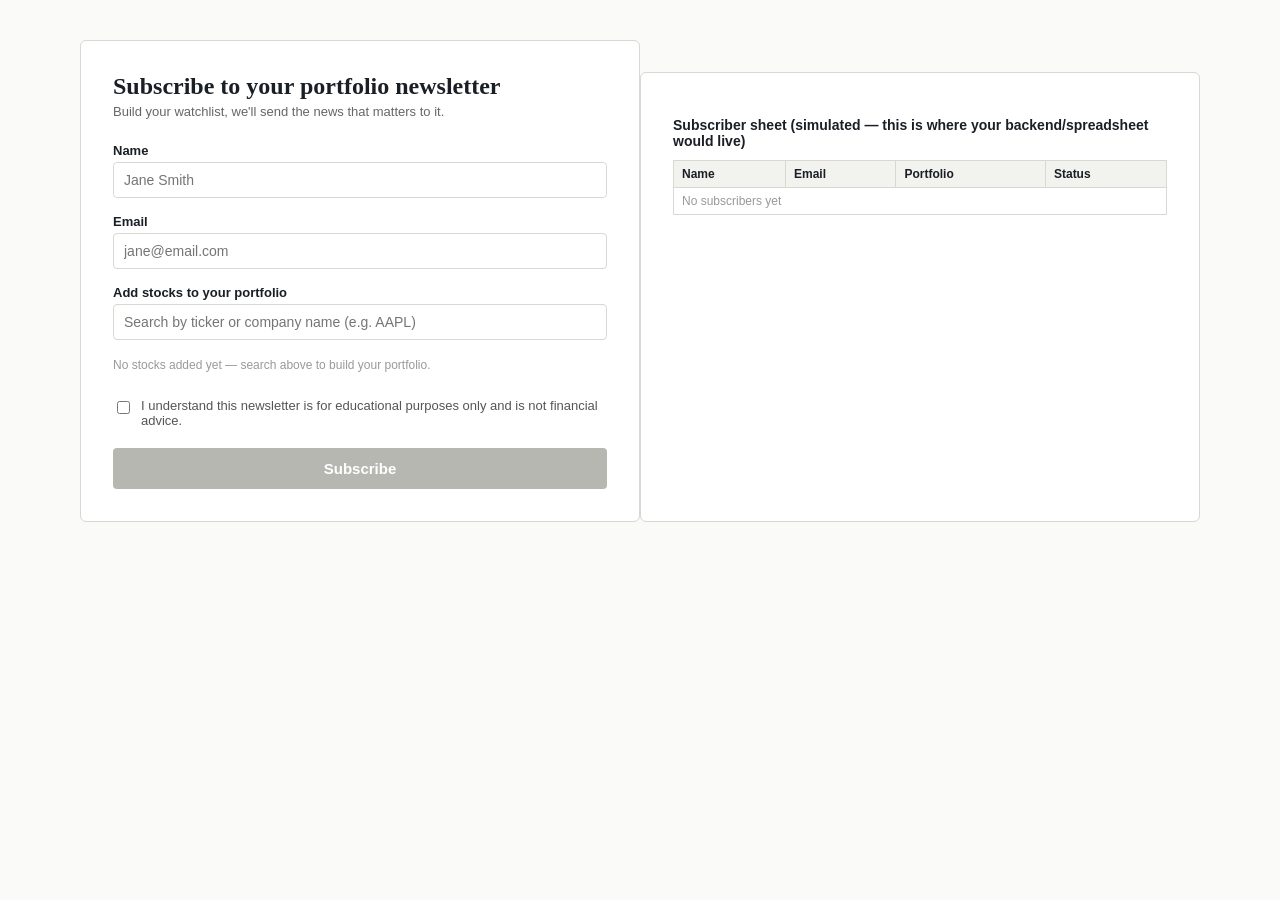
==== index.html @ a670df74 "Update index.html" ====
<!DOCTYPE html>
<html lang="en">
<head>
<meta charset="UTF-8">
<title>EPPN — Subscribe</title>
<style>
  :root {
    --ink: #1a1f26;
    --paper: #fafaf8;
    --accent: #2f5d50;
    --accent-light: #e8f0ed;
    --border: #d8d8d2;
    --danger: #a13d2e;
  }
  * { box-sizing: border-box; }
  body {
    margin: 0;
    background: var(--paper);
    color: var(--ink);
    font-family: Georgia, 'Times New Roman', serif;
    display: flex;
    justify-content: center;
    padding: 40px 16px;
  }
  .card {
    width: 100%;
    max-width: 560px;
    background: #fff;
    border: 1px solid var(--border);
    border-radius: 6px;
    padding: 32px;
  }
  h1 {
    font-size: 24px;
    margin: 0 0 4px;
  }
  .sub {
    font-family: Arial, sans-serif;
    font-size: 13px;
    color: #666;
    margin-bottom: 24px;
  }
  label {
    display: block;
    font-family: Arial, sans-serif;
    font-size: 13px;
    font-weight: bold;
    margin: 16px 0 4px;
  }
  input[type=text], input[type=email] {
    width: 100%;
    padding: 9px 10px;
    border: 1px solid var(--border);
    border-radius: 4px;
    font-family: Arial, sans-serif;
    font-size: 14px;
  }
  input:focus { outline: 2px solid var(--accent); outline-offset: 1px; }

  #ticker-results {
    border: 1px solid var(--border);
    border-top: none;
    border-radius: 0 0 4px 4px;
    max-height: 160px;
    overflow-y: auto;
    display: none;
  }
  .result-row {
    padding: 8px 10px;
    font-family: Arial, sans-serif;
    font-size: 13px;
    cursor: pointer;
    display: flex;
    justify-content: space-between;
  }
  .result-row:hover { background: var(--accent-light); }
  .result-row .sym { font-weight: bold; }
  .result-row .name { color: #777; }

  #portfolio {
    margin-top: 12px;
    display: flex;
    flex-direction: column;
    gap: 6px;
  }
  .stock-chip {
    display: flex;
    justify-content: space-between;
    align-items: center;
    background: var(--accent-light);
    border: 1px solid var(--border);
    border-radius: 4px;
    padding: 8px 10px;
    font-family: Arial, sans-serif;
    font-size: 13px;
  }
  .stock-chip button {
    background: none;
    border: none;
    color: var(--danger);
    font-size: 15px;
    cursor: pointer;
    line-height: 1;
  }
  .empty-note {
    font-family: Arial, sans-serif;
    font-size: 12px;
    color: #999;
    padding: 6px 0;
  }

  .agree {
    display: flex;
    align-items: flex-start;
    gap: 8px;
    margin-top: 20px;
    font-family: Arial, sans-serif;
    font-size: 12px;
    color: #555;
  }
  .agree input { margin-top: 3px; }

  button.submit {
    width: 100%;
    margin-top: 20px;
    padding: 12px;
    background: var(--accent);
    color: #fff;
    border: none;
    border-radius: 4px;
    font-family: Arial, sans-serif;
    font-size: 15px;
    font-weight: bold;
    cursor: pointer;
  }
  button.submit:disabled {
    background: #b7b7b1;
    cursor: not-allowed;
  }

  #status {
    margin-top: 14px;
    font-family: Arial, sans-serif;
    font-size: 13px;
    display: none;
    padding: 10px;
    border-radius: 4px;
  }
  #status.ok { display: block; background: var(--accent-light); color: var(--accent); }
  #status.err { display: block; background: #fbeceb; color: var(--danger); }

  #sheet-preview {
    margin-top: 32px;
    font-family: Arial, sans-serif;
  }
  #sheet-preview h2 { font-size: 14px; font-family: Arial, sans-serif; }
  table { width: 100%; border-collapse: collapse; font-size: 12px; }
  th, td { border: 1px solid var(--border); padding: 6px 8px; text-align: left; }
  th { background: #f2f2ee; }
</style>
</head>
<body>

<div class="card">
  <h1>Subscribe to your portfolio newsletter</h1>
  <div class="sub">Build your watchlist, we'll send the news that matters to it.</div>

  <label for="name">Name</label>
  <input type="text" id="name" placeholder="Jane Smith">

  <label for="email">Email</label>
  <input type="email" id="email" placeholder="jane@email.com">

  <label for="ticker-search">Add stocks to your portfolio</label>
  <input type="text" id="ticker-search" placeholder="Search by ticker or company name (e.g. AAPL)" autocomplete="off">
  <div id="ticker-results"></div>

  <div id="portfolio"></div>

  <div class="agree">
    <input type="checkbox" id="agree-check">
    <label for="agree-check" style="margin:0; font-weight:normal;">
      I understand this newsletter is for educational purposes only and is not financial advice.
    </label>
  </div>

  <button class="submit" id="submit-btn" disabled>Subscribe</button>
  <div id="status"></div>
</div>

<div class="card" id="sheet-preview">
  <h2>Subscriber sheet (simulated — this is where your backend/spreadsheet would live)</h2>
  <table>
    <thead>
      <tr><th>Name</th><th>Email</th><th>Portfolio</th><th>Status</th></tr>
    </thead>
    <tbody id="sheet-body">
      <tr><td colspan="4" style="color:#999;">No subscribers yet</td></tr>
    </tbody>
  </table>
</div>

<script>
// Point this at your Render backend
const API_BASE = 'https://eppn-backend.onrender.com';

let portfolio = []; // list of { symbol, name }
let subscribers = []; // simulated spreadsheet rows (visual preview only)

const searchInput = document.getElementById('ticker-search');
const resultsBox = document.getElementById('ticker-results');
const portfolioBox = document.getElementById('portfolio');
const nameInput = document.getElementById('name');
const emailInput = document.getElementById('email');
const agreeCheck = document.getElementById('agree-check');
const submitBtn = document.getElementById('submit-btn');
const statusBox = document.getElementById('status');
const sheetBody = document.getElementById('sheet-body');

// --- Ticker search (live, via backend) ---
let searchTimeout = null;
let searchRequestId = 0;

searchInput.addEventListener('input', () => {
  const q = searchInput.value.trim();
  clearTimeout(searchTimeout);

  if (!q) {
    resultsBox.style.display = 'none';
    return;
  }

  // Debounce: wait 300ms after typing stops before calling the API,
  // so we're not firing a request on every keystroke.
  searchTimeout = setTimeout(() => runTickerSearch(q), 300);
});

async function runTickerSearch(query) {
  const thisRequestId = ++searchRequestId;
  resultsBox.innerHTML = `<div class="result-row" style="color:#999;">Searching...</div>`;
  resultsBox.style.display = 'block';

  try {
    const res = await fetch(`${API_BASE}/search-tickers?q=${encodeURIComponent(query)}`);
    const data = await res.json();

    // Ignore stale responses if the user kept typing
    if (thisRequestId !== searchRequestId) return;

    const matches = (data.results || []).filter(
      t => !portfolio.some(p => p.symbol === t.symbol)
    );

    if (matches.length === 0) {
      resultsBox.innerHTML = `<div class="result-row" style="color:#999;">No matches found</div>`;
      return;
    }

    resultsBox.innerHTML = matches.map(t =>
      `<div class="result-row" data-symbol="${t.symbol}" data-name="${(t.name || '').replace(/"/g, '&quot;')}">
         <span class="sym">${t.symbol}</span><span class="name">${t.name || ''}</span>
       </div>`
    ).join('');
  } catch (err) {
    if (thisRequestId !== searchRequestId) return;
    resultsBox.innerHTML = `<div class="result-row" style="color:#a13d2e;">Search unavailable — try again</div>`;
    console.error(err);
  }
}

resultsBox.addEventListener('click', (e) => {
  const row = e.target.closest('.result-row');
  if (!row || !row.dataset.symbol) return;
  const symbol = row.dataset.symbol;
  const name = row.dataset.name || '';
  if (!portfolio.some(p => p.symbol === symbol)) {
    portfolio.push({ symbol, name });
    renderPortfolio();
  }
  searchInput.value = '';
  resultsBox.style.display = 'none';
  validateForm();
});

function renderPortfolio() {
  if (portfolio.length === 0) {
    portfolioBox.innerHTML = '<div class="empty-note">No stocks added yet — search above to build your portfolio.</div>';
    return;
  }
  portfolioBox.innerHTML = portfolio.map(s =>
    `<div class="stock-chip">
       <span><strong>${s.symbol}</strong> — ${s.name}</span>
       <button data-symbol="${s.symbol}" aria-label="Remove ${s.symbol}">&times;</button>
     </div>`
  ).join('');
}
renderPortfolio();

portfolioBox.addEventListener('click', (e) => {
  const btn = e.target.closest('button');
  if (!btn) return;
  portfolio = portfolio.filter(s => s.symbol !== btn.dataset.symbol);
  renderPortfolio();
  validateForm();
});

// --- Form validation ---
function isValidEmail(email) {
  return /^[^\s@]+@[^\s@]+\.[^\s@]+$/.test(email);
}

function validateForm() {
  const ok = nameInput.value.trim().length > 0 &&
             isValidEmail(emailInput.value.trim()) &&
             portfolio.length > 0 &&
             agreeCheck.checked;
  submitBtn.disabled = !ok;
}

[nameInput, emailInput].forEach(el => el.addEventListener('input', validateForm));
agreeCheck.addEventListener('change', validateForm);

// --- Submit: POST to your Make.com webhook, which appends a row in Google Sheets ---

// PASTE YOUR MAKE.COM WEBHOOK URL HERE:
const WEBHOOK_URL = 'https://hook.us1.make.com/YOUR_WEBHOOK_ID_HERE';

submitBtn.addEventListener('click', async () => {
  const name = nameInput.value.trim();
  const email = emailInput.value.trim();

  const record = {
    name,
    email,
    portfolio: portfolio.map(s => s.symbol).join(', '),
    status: 'active'
  };

  submitBtn.disabled = true;
  submitBtn.textContent = 'Subscribing...';

  try {
    const response = await fetch(WEBHOOK_URL, {
      method: 'POST',
      headers: { 'Content-Type': 'application/json' },
      body: JSON.stringify(record)
    });

    if (!response.ok) throw new Error('Webhook responded with an error');

    // Keep a local copy for the on-page preview table (purely visual, not the source of truth)
    subscribers.push(record);
    renderSheet();

    statusBox.className = 'ok';
    statusBox.textContent = `Subscribed! ${email} will start receiving updates on ${record.portfolio}.`;

    // reset form
    nameInput.value = '';
    emailInput.value = '';
    agreeCheck.checked = false;
    portfolio = [];
    renderPortfolio();

  } catch (err) {
    statusBox.className = 'err';
    statusBox.textContent = 'Something went wrong submitting your subscription. Please try again.';
    console.error(err);
  } finally {
    submitBtn.textContent = 'Subscribe';
    validateForm();
  }
});

function renderSheet() {
  if (subscribers.length === 0) {
    sheetBody.innerHTML = '<tr><td colspan="4" style="color:#999;">No subscribers yet</td></tr>';
    return;
  }
  sheetBody.innerHTML = subscribers.map(s =>
    `<tr><td>${s.name}</td><td>${s.email}</td><td>${s.portfolio}</td><td>${s.status}</td></tr>`
  ).join('');
}
</script>

</body>
</html>
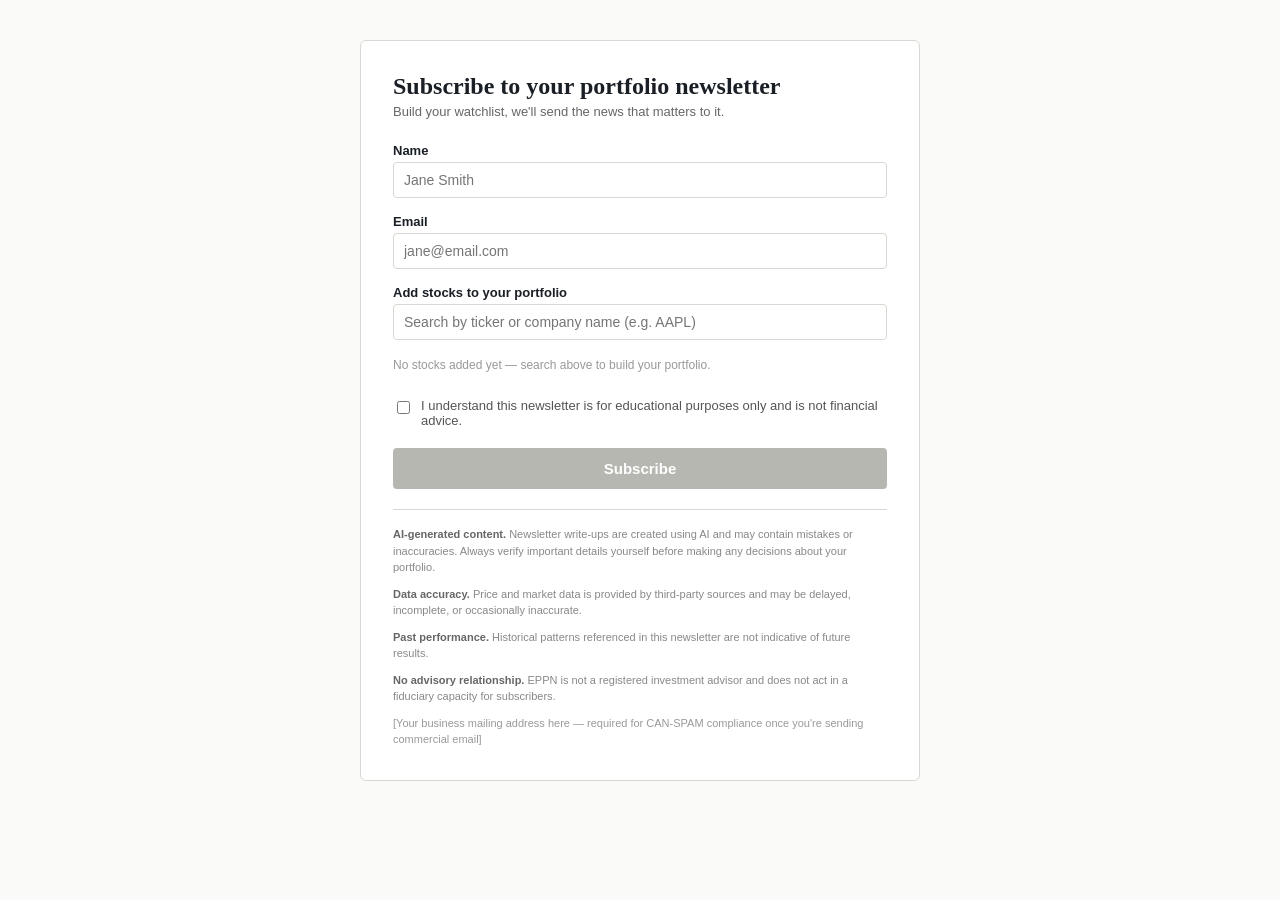
==== commit 7a12ed70: "Update index.html" ====
--- a/index.html
+++ b/index.html
@@ -120,6 +120,21 @@
   }
   .agree input { margin-top: 3px; }
 
+  .footer-disclaimers {
+    margin-top: 20px;
+    padding-top: 16px;
+    border-top: 1px solid var(--border);
+    font-family: Arial, sans-serif;
+  }
+  .footer-disclaimers p {
+    font-size: 11px;
+    color: #888;
+    line-height: 1.5;
+    margin: 0 0 10px;
+  }
+  .footer-disclaimers p:last-child { margin-bottom: 0; }
+  .footer-disclaimers strong { color: #666; }
+
   button.submit {
     width: 100%;
     margin-top: 20px;
@@ -186,18 +201,30 @@
 
   <button class="submit" id="submit-btn" disabled>Subscribe</button>
   <div id="status"></div>
-</div>
-
-<div class="card" id="sheet-preview">
-  <h2>Subscriber sheet (simulated — this is where your backend/spreadsheet would live)</h2>
-  <table>
-    <thead>
-      <tr><th>Name</th><th>Email</th><th>Portfolio</th><th>Status</th></tr>
-    </thead>
-    <tbody id="sheet-body">
-      <tr><td colspan="4" style="color:#999;">No subscribers yet</td></tr>
-    </tbody>
-  </table>
+
+  <div class="footer-disclaimers">
+    <p>
+      <strong>AI-generated content.</strong> Newsletter write-ups are created using AI and may contain
+      mistakes or inaccuracies. Always verify important details yourself before making any decisions
+      about your portfolio.
+    </p>
+    <p>
+      <strong>Data accuracy.</strong> Price and market data is provided by third-party sources and may
+      be delayed, incomplete, or occasionally inaccurate.
+    </p>
+    <p>
+      <strong>Past performance.</strong> Historical patterns referenced in this newsletter are not
+      indicative of future results.
+    </p>
+    <p>
+      <strong>No advisory relationship.</strong> EPPN is not a registered investment advisor and does
+      not act in a fiduciary capacity for subscribers.
+    </p>
+    <p style="color:#999;">
+      [Your business mailing address here — required for CAN-SPAM compliance once you're sending
+      commercial email]
+    </p>
+  </div>
 </div>
 
 <script>
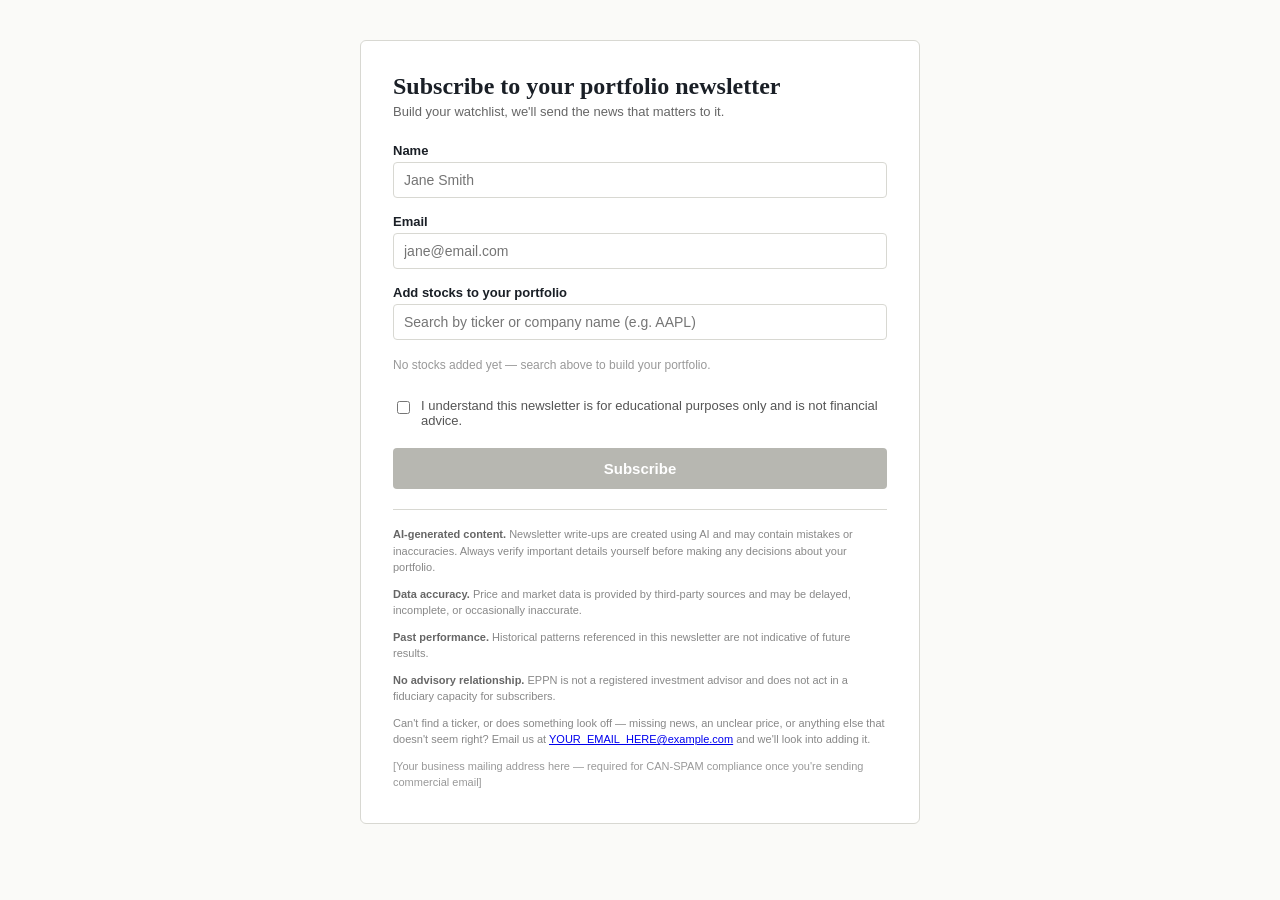
==== commit d79e63e1: "Update index.html" ====
--- a/index.html
+++ b/index.html
@@ -220,6 +220,11 @@
       <strong>No advisory relationship.</strong> EPPN is not a registered investment advisor and does
       not act in a fiduciary capacity for subscribers.
     </p>
+    <p>
+      Can't find a ticker, or does something look off — missing news, an unclear price, or
+      anything else that doesn't seem right? Email us at
+      <a href="mailto:YOUR_EMAIL_HERE@example.com">YOUR_EMAIL_HERE@example.com</a> and we'll look into adding it.
+    </p>
     <p style="color:#999;">
       [Your business mailing address here — required for CAN-SPAM compliance once you're sending
       commercial email]
@@ -232,7 +237,6 @@
 const API_BASE = 'https://eppn-backend.onrender.com';
 
 let portfolio = []; // list of { symbol, name }
-let subscribers = []; // simulated spreadsheet rows (visual preview only)
 
 const searchInput = document.getElementById('ticker-search');
 const resultsBox = document.getElementById('ticker-results');
@@ -242,7 +246,6 @@
 const agreeCheck = document.getElementById('agree-check');
 const submitBtn = document.getElementById('submit-btn');
 const statusBox = document.getElementById('status');
-const sheetBody = document.getElementById('sheet-body');
 
 // --- Ticker search (live, via backend) ---
 let searchTimeout = null;
@@ -283,7 +286,11 @@
       return;
     }
 
-    resultsBox.innerHTML = matches.map(t =>
+    const fallbackNotice = data.fallback
+      ? `<div class="result-row" style="color:#a13d2e; cursor:default;">Live search is temporarily down — showing common tickers only</div>`
+      : '';
+
+    resultsBox.innerHTML = fallbackNotice + matches.map(t =>
       `<div class="result-row" data-symbol="${t.symbol}" data-name="${(t.name || '').replace(/"/g, '&quot;')}">
          <span class="sym">${t.symbol}</span><span class="name">${t.name || ''}</span>
        </div>`
@@ -347,11 +354,7 @@
 [nameInput, emailInput].forEach(el => el.addEventListener('input', validateForm));
 agreeCheck.addEventListener('change', validateForm);
 
-// --- Submit: POST to your Make.com webhook, which appends a row in Google Sheets ---
-
-// PASTE YOUR MAKE.COM WEBHOOK URL HERE:
-const WEBHOOK_URL = 'https://hook.us1.make.com/YOUR_WEBHOOK_ID_HERE';
-
+// --- Submit: POST to your Render backend, which appends a row in Google Sheets ---
 submitBtn.addEventListener('click', async () => {
   const name = nameInput.value.trim();
   const email = emailInput.value.trim();
@@ -367,17 +370,13 @@
   submitBtn.textContent = 'Subscribing...';
 
   try {
-    const response = await fetch(WEBHOOK_URL, {
+    const response = await fetch(`${API_BASE}/subscribe`, {
       method: 'POST',
       headers: { 'Content-Type': 'application/json' },
       body: JSON.stringify(record)
     });
 
-    if (!response.ok) throw new Error('Webhook responded with an error');
-
-    // Keep a local copy for the on-page preview table (purely visual, not the source of truth)
-    subscribers.push(record);
-    renderSheet();
+    if (!response.ok) throw new Error('Backend responded with an error');
 
     statusBox.className = 'ok';
     statusBox.textContent = `Subscribed! ${email} will start receiving updates on ${record.portfolio}.`;
@@ -398,16 +397,6 @@
     validateForm();
   }
 });
-
-function renderSheet() {
-  if (subscribers.length === 0) {
-    sheetBody.innerHTML = '<tr><td colspan="4" style="color:#999;">No subscribers yet</td></tr>';
-    return;
-  }
-  sheetBody.innerHTML = subscribers.map(s =>
-    `<tr><td>${s.name}</td><td>${s.email}</td><td>${s.portfolio}</td><td>${s.status}</td></tr>`
-  ).join('');
-}
 </script>
 
 </body>
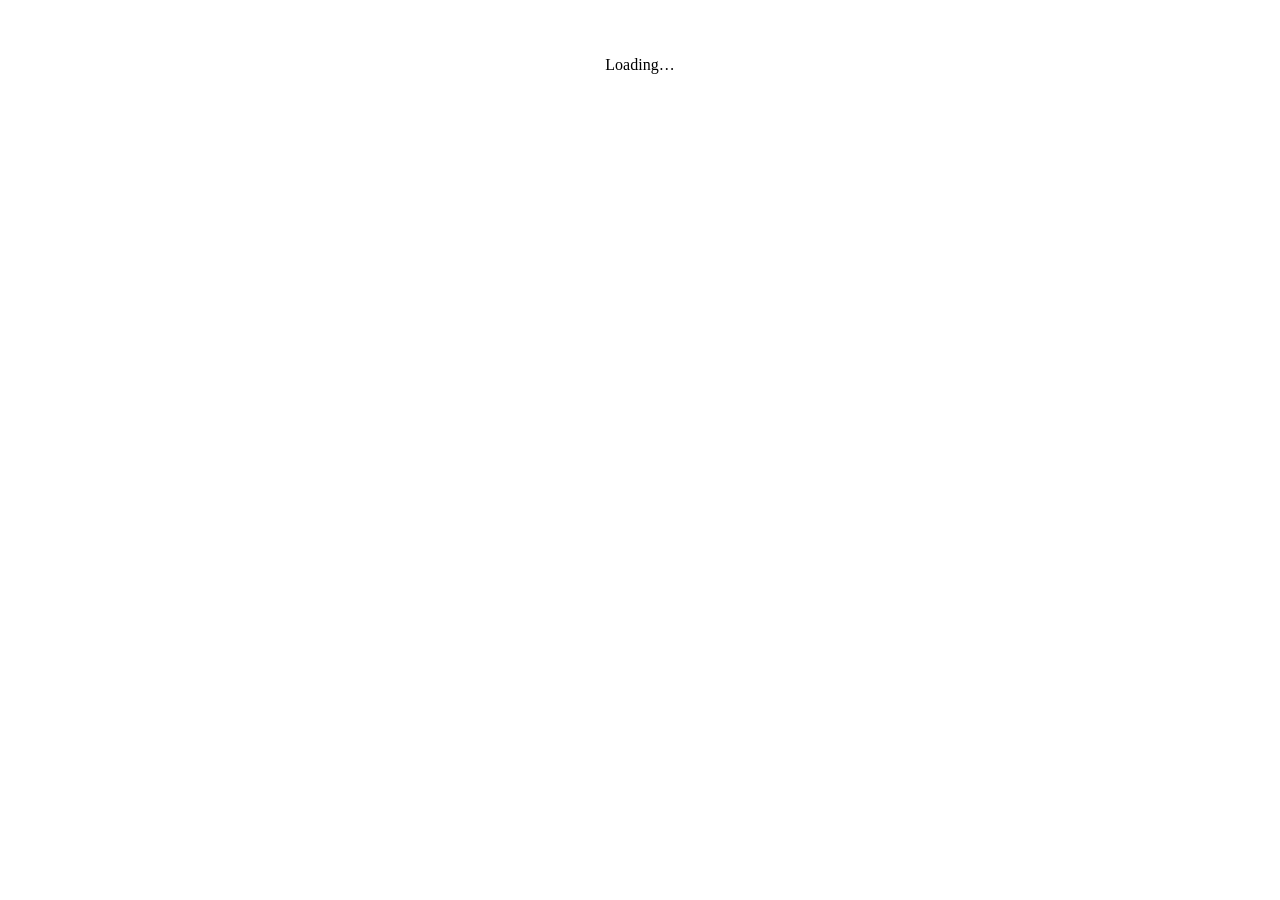
==== commit 6e795ed3: "Update index.html" ====
--- a/index.html
+++ b/index.html
@@ -2,401 +2,168 @@
 <html lang="en">
 <head>
 <meta charset="UTF-8">
-<title>EPPN — Subscribe</title>
+<meta name="viewport" content="width=device-width, initial-scale=1">
+<title>The Portfolio Briefcase</title>
+<link rel="stylesheet" href="eppn-common.css">
 <style>
-  :root {
-    --ink: #1a1f26;
-    --paper: #fafaf8;
-    --accent: #2f5d50;
-    --accent-light: #e8f0ed;
-    --border: #d8d8d2;
-    --danger: #a13d2e;
+  /* Landing (logged out) */
+  .hero {
+    text-align: center;
+    padding: 60px 16px 20px;
   }
-  * { box-sizing: border-box; }
-  body {
-    margin: 0;
-    background: var(--paper);
-    color: var(--ink);
-    font-family: Georgia, 'Times New Roman', serif;
-    display: flex;
-    justify-content: center;
-    padding: 40px 16px;
+  .hero h1 {
+    font-size: 34px;
+    margin: 0 0 10px;
+    color: var(--navy-900);
   }
-  .card {
-    width: 100%;
-    max-width: 560px;
-    background: #fff;
-    border: 1px solid var(--border);
-    border-radius: 6px;
-    padding: 32px;
+  .hero .slogan {
+    font-family: Arial, sans-serif;
+    font-size: 16px;
+    color: var(--muted);
+    margin-bottom: 36px;
   }
-  h1 {
-    font-size: 24px;
-    margin: 0 0 4px;
-  }
-  .sub {
-    font-family: Arial, sans-serif;
-    font-size: 13px;
-    color: #666;
-    margin-bottom: 24px;
-  }
-  label {
+  .hero .eppn-btn { max-width: 280px; margin: 0 auto; display: block; }
+  .hero .login-hint {
     display: block;
-    font-family: Arial, sans-serif;
-    font-size: 13px;
-    font-weight: bold;
-    margin: 16px 0 4px;
-  }
-  input[type=text], input[type=email] {
-    width: 100%;
-    padding: 9px 10px;
-    border: 1px solid var(--border);
-    border-radius: 4px;
+    margin-top: 18px;
     font-family: Arial, sans-serif;
     font-size: 14px;
   }
-  input:focus { outline: 2px solid var(--accent); outline-offset: 1px; }
 
-  #ticker-results {
-    border: 1px solid var(--border);
-    border-top: none;
-    border-radius: 0 0 4px 4px;
-    max-height: 160px;
-    overflow-y: auto;
-    display: none;
-  }
-  .result-row {
-    padding: 8px 10px;
+  /* Dashboard (logged in) */
+  .dash-header {
     font-family: Arial, sans-serif;
     font-size: 13px;
-    cursor: pointer;
-    display: flex;
-    justify-content: space-between;
+    color: var(--muted);
+    margin-bottom: 2px;
   }
-  .result-row:hover { background: var(--accent-light); }
-  .result-row .sym { font-weight: bold; }
-  .result-row .name { color: #777; }
+  .dash-name { margin: 0 0 22px; color: var(--navy-900); }
 
-  #portfolio {
-    margin-top: 12px;
-    display: flex;
-    flex-direction: column;
-    gap: 6px;
-  }
-  .stock-chip {
+  .holding-row {
     display: flex;
     justify-content: space-between;
     align-items: center;
-    background: var(--accent-light);
+    padding: 12px 14px;
     border: 1px solid var(--border);
-    border-radius: 4px;
-    padding: 8px 10px;
+    border-radius: 5px;
+    margin-bottom: 8px;
+    font-family: Arial, sans-serif;
+  }
+  .holding-ticker { font-weight: bold; color: var(--navy-900); font-size: 14px; }
+  .holding-price { text-align: right; }
+  .holding-price .price { font-size: 14px; font-weight: bold; }
+  .holding-price .change { font-size: 12px; }
+  .change.up { color: var(--up); }
+  .change.down { color: var(--down); }
+  .change.unknown { color: var(--muted); }
+
+  .empty-portfolio {
     font-family: Arial, sans-serif;
     font-size: 13px;
+    color: var(--muted);
+    padding: 14px 0;
   }
-  .stock-chip button {
-    background: none;
-    border: none;
-    color: var(--danger);
-    font-size: 15px;
-    cursor: pointer;
-    line-height: 1;
-  }
-  .empty-note {
-    font-family: Arial, sans-serif;
-    font-size: 12px;
-    color: #999;
-    padding: 6px 0;
-  }
-
-  .agree {
-    display: flex;
-    align-items: flex-start;
-    gap: 8px;
-    margin-top: 20px;
-    font-family: Arial, sans-serif;
-    font-size: 12px;
-    color: #555;
-  }
-  .agree input { margin-top: 3px; }
-
-  .footer-disclaimers {
-    margin-top: 20px;
-    padding-top: 16px;
-    border-top: 1px solid var(--border);
-    font-family: Arial, sans-serif;
-  }
-  .footer-disclaimers p {
-    font-size: 11px;
-    color: #888;
-    line-height: 1.5;
-    margin: 0 0 10px;
-  }
-  .footer-disclaimers p:last-child { margin-bottom: 0; }
-  .footer-disclaimers strong { color: #666; }
-
-  button.submit {
-    width: 100%;
-    margin-top: 20px;
-    padding: 12px;
-    background: var(--accent);
-    color: #fff;
-    border: none;
-    border-radius: 4px;
-    font-family: Arial, sans-serif;
-    font-size: 15px;
-    font-weight: bold;
-    cursor: pointer;
-  }
-  button.submit:disabled {
-    background: #b7b7b1;
-    cursor: not-allowed;
-  }
-
-  #status {
-    margin-top: 14px;
-    font-family: Arial, sans-serif;
-    font-size: 13px;
-    display: none;
-    padding: 10px;
-    border-radius: 4px;
-  }
-  #status.ok { display: block; background: var(--accent-light); color: var(--accent); }
-  #status.err { display: block; background: #fbeceb; color: var(--danger); }
-
-  #sheet-preview {
-    margin-top: 32px;
-    font-family: Arial, sans-serif;
-  }
-  #sheet-preview h2 { font-size: 14px; font-family: Arial, sans-serif; }
-  table { width: 100%; border-collapse: collapse; font-size: 12px; }
-  th, td { border: 1px solid var(--border); padding: 6px 8px; text-align: left; }
-  th { background: #f2f2ee; }
 </style>
 </head>
-<body>
+<body data-page="home">
 
-<div class="card">
-  <h1>Subscribe to your portfolio newsletter</h1>
-  <div class="sub">Build your watchlist, we'll send the news that matters to it.</div>
+<div id="eppn-nav-root"></div>
 
-  <label for="name">Name</label>
-  <input type="text" id="name" placeholder="Jane Smith">
-
-  <label for="email">Email</label>
-  <input type="email" id="email" placeholder="jane@email.com">
-
-  <label for="ticker-search">Add stocks to your portfolio</label>
-  <input type="text" id="ticker-search" placeholder="Search by ticker or company name (e.g. AAPL)" autocomplete="off">
-  <div id="ticker-results"></div>
-
-  <div id="portfolio"></div>
-
-  <div class="agree">
-    <input type="checkbox" id="agree-check">
-    <label for="agree-check" style="margin:0; font-weight:normal;">
-      I understand this newsletter is for educational purposes only and is not financial advice.
-    </label>
-  </div>
-
-  <button class="submit" id="submit-btn" disabled>Subscribe</button>
-  <div id="status"></div>
-
-  <div class="footer-disclaimers">
-    <p>
-      <strong>AI-generated content.</strong> Newsletter write-ups are created using AI and may contain
-      mistakes or inaccuracies. Always verify important details yourself before making any decisions
-      about your portfolio.
-    </p>
-    <p>
-      <strong>Data accuracy.</strong> Price and market data is provided by third-party sources and may
-      be delayed, incomplete, or occasionally inaccurate.
-    </p>
-    <p>
-      <strong>Past performance.</strong> Historical patterns referenced in this newsletter are not
-      indicative of future results.
-    </p>
-    <p>
-      <strong>No advisory relationship.</strong> EPPN is not a registered investment advisor and does
-      not act in a fiduciary capacity for subscribers.
-    </p>
-    <p>
-      Can't find a ticker, or does something look off — missing news, an unclear price, or
-      anything else that doesn't seem right? Email us at
-      <a href="mailto:YOUR_EMAIL_HERE@example.com">YOUR_EMAIL_HERE@example.com</a> and we'll look into adding it.
-    </p>
-    <p style="color:#999;">
-      [Your business mailing address here — required for CAN-SPAM compliance once you're sending
-      commercial email]
-    </p>
+<div class="eppn-page">
+  <div class="eppn-container" id="page-content">
+    <!-- filled in by script below -->
+    <p class="eppn-spinner-note" style="text-align:center; padding-top:40px;">Loading…</p>
   </div>
 </div>
 
+<script src="eppn-common.js"></script>
 <script>
-// Point this at your Render backend
-const API_BASE = 'https://eppn-backend.onrender.com';
+async function renderPage() {
+  const content = document.getElementById('page-content');
 
-let portfolio = []; // list of { symbol, name }
-
-const searchInput = document.getElementById('ticker-search');
-const resultsBox = document.getElementById('ticker-results');
-const portfolioBox = document.getElementById('portfolio');
-const nameInput = document.getElementById('name');
-const emailInput = document.getElementById('email');
-const agreeCheck = document.getElementById('agree-check');
-const submitBtn = document.getElementById('submit-btn');
-const statusBox = document.getElementById('status');
-
-// --- Ticker search (live, via backend) ---
-let searchTimeout = null;
-let searchRequestId = 0;
-
-searchInput.addEventListener('input', () => {
-  const q = searchInput.value.trim();
-  clearTimeout(searchTimeout);
-
-  if (!q) {
-    resultsBox.style.display = 'none';
+  if (!EPPN.isLoggedIn()) {
+    content.innerHTML = `
+      <div class="hero">
+        <h1>The Portfolio Briefcase</h1>
+        <div class="slogan">Your Portfolio. Your News. Every Morning.</div>
+        <a href="subscribe.html" class="eppn-btn">Subscribe</a>
+        <a href="login.html" class="login-hint">Log in</a>
+      </div>
+    `;
     return;
   }
 
-  // Debounce: wait 300ms after typing stops before calling the API,
-  // so we're not firing a request on every keystroke.
-  searchTimeout = setTimeout(() => runTickerSearch(q), 300);
-});
-
-async function runTickerSearch(query) {
-  const thisRequestId = ++searchRequestId;
-  resultsBox.innerHTML = `<div class="result-row" style="color:#999;">Searching...</div>`;
-  resultsBox.style.display = 'block';
+  const email = EPPN.getEmail();
 
   try {
-    const res = await fetch(`${API_BASE}/search-tickers?q=${encodeURIComponent(query)}`);
-    const data = await res.json();
+    const [portfolioRes, quotesRes] = await Promise.all([
+      fetch(`${EPPN.API_BASE}/get-portfolio?email=${encodeURIComponent(email)}`),
+      fetch(`${EPPN.API_BASE}/portfolio-quotes?email=${encodeURIComponent(email)}`)
+    ]);
 
-    // Ignore stale responses if the user kept typing
-    if (thisRequestId !== searchRequestId) return;
+    if (!portfolioRes.ok) throw new Error('Could not load subscriber record');
 
-    const matches = (data.results || []).filter(
-      t => !portfolio.some(p => p.symbol === t.symbol)
-    );
+    const portfolioData = await portfolioRes.json();
+    const quotesData = quotesRes.ok ? await quotesRes.json() : { quotes: [] };
+    const quoteMap = {};
+    (quotesData.quotes || []).forEach(q => { quoteMap[q.ticker] = q; });
 
-    if (matches.length === 0) {
-      resultsBox.innerHTML = `<div class="result-row" style="color:#999;">No matches found</div>`;
-      return;
+    const tickers = (portfolioData.portfolio || '')
+      .split(',')
+      .map(t => t.trim())
+      .filter(Boolean);
+
+    let holdingsHtml = '';
+    if (tickers.length === 0) {
+      holdingsHtml = `<div class="empty-portfolio">Your portfolio is empty — add some tickers to start getting news.</div>`;
+    } else {
+      holdingsHtml = tickers.map(ticker => {
+        const q = quoteMap[ticker];
+        const display = ticker.includes(':') ? ticker.split(':').pop() : ticker;
+        let priceHtml;
+        if (q && q.price != null) {
+          const dir = q.pct_change >= 0 ? 'up' : 'down';
+          const arrow = q.pct_change >= 0 ? '▲' : '▼';
+          priceHtml = `
+            <div class="price">$${q.price}</div>
+            <div class="change ${dir}">${arrow} ${Math.abs(q.pct_change)}%</div>
+          `;
+        } else {
+          priceHtml = `<div class="change unknown">price unavailable</div>`;
+        }
+        return `
+          <div class="holding-row">
+            <div class="holding-ticker">${display}</div>
+            <div class="holding-price">${priceHtml}</div>
+          </div>
+        `;
+      }).join('');
     }
 
-    const fallbackNotice = data.fallback
-      ? `<div class="result-row" style="color:#a13d2e; cursor:default;">Live search is temporarily down — showing common tickers only</div>`
-      : '';
+    content.innerHTML = `
+      <div class="dash-header">Welcome back</div>
+      <h1 class="dash-name">${portfolioData.name || 'Your portfolio'}</h1>
+      ${holdingsHtml}
+      <a href="edit-portfolio.html" class="eppn-btn" style="margin-top:18px;">Edit portfolio</a>
 
-    resultsBox.innerHTML = fallbackNotice + matches.map(t =>
-      `<div class="result-row" data-symbol="${t.symbol}" data-name="${(t.name || '').replace(/"/g, '&quot;')}">
-         <span class="sym">${t.symbol}</span><span class="name">${t.name || ''}</span>
-       </div>`
-    ).join('');
+      <div class="eppn-disclaimers">
+        <p><strong>Educational content only.</strong> This is general market information, not financial advice, and nothing here is a recommendation to buy, sell, or hold any investment.</p>
+        <p><strong>Third-party pricing.</strong> Prices and % changes shown here are pulled from a third-party data provider and may be delayed, incomplete, or occasionally inaccurate.</p>
+        <p><strong>No advisory relationship.</strong> The Portfolio Briefcase is not a registered investment advisor and does not act in a fiduciary capacity for subscribers.</p>
+      </div>
+    `;
   } catch (err) {
-    if (thisRequestId !== searchRequestId) return;
-    resultsBox.innerHTML = `<div class="result-row" style="color:#a13d2e;">Search unavailable — try again</div>`;
     console.error(err);
+    content.innerHTML = `
+      <div class="eppn-status err" style="display:block;">
+        We couldn't load your portfolio. Your session may be out of date —
+        try <a href="login.html">logging in</a> again.
+      </div>
+    `;
   }
 }
 
-resultsBox.addEventListener('click', (e) => {
-  const row = e.target.closest('.result-row');
-  if (!row || !row.dataset.symbol) return;
-  const symbol = row.dataset.symbol;
-  const name = row.dataset.name || '';
-  if (!portfolio.some(p => p.symbol === symbol)) {
-    portfolio.push({ symbol, name });
-    renderPortfolio();
-  }
-  searchInput.value = '';
-  resultsBox.style.display = 'none';
-  validateForm();
-});
-
-function renderPortfolio() {
-  if (portfolio.length === 0) {
-    portfolioBox.innerHTML = '<div class="empty-note">No stocks added yet — search above to build your portfolio.</div>';
-    return;
-  }
-  portfolioBox.innerHTML = portfolio.map(s =>
-    `<div class="stock-chip">
-       <span><strong>${s.symbol}</strong> — ${s.name}</span>
-       <button data-symbol="${s.symbol}" aria-label="Remove ${s.symbol}">&times;</button>
-     </div>`
-  ).join('');
-}
-renderPortfolio();
-
-portfolioBox.addEventListener('click', (e) => {
-  const btn = e.target.closest('button');
-  if (!btn) return;
-  portfolio = portfolio.filter(s => s.symbol !== btn.dataset.symbol);
-  renderPortfolio();
-  validateForm();
-});
-
-// --- Form validation ---
-function isValidEmail(email) {
-  return /^[^\s@]+@[^\s@]+\.[^\s@]+$/.test(email);
-}
-
-function validateForm() {
-  const ok = nameInput.value.trim().length > 0 &&
-             isValidEmail(emailInput.value.trim()) &&
-             portfolio.length > 0 &&
-             agreeCheck.checked;
-  submitBtn.disabled = !ok;
-}
-
-[nameInput, emailInput].forEach(el => el.addEventListener('input', validateForm));
-agreeCheck.addEventListener('change', validateForm);
-
-// --- Submit: POST to your Render backend, which appends a row in Google Sheets ---
-submitBtn.addEventListener('click', async () => {
-  const name = nameInput.value.trim();
-  const email = emailInput.value.trim();
-
-  const record = {
-    name,
-    email,
-    portfolio: portfolio.map(s => s.symbol).join(', '),
-    status: 'active'
-  };
-
-  submitBtn.disabled = true;
-  submitBtn.textContent = 'Subscribing...';
-
-  try {
-    const response = await fetch(`${API_BASE}/subscribe`, {
-      method: 'POST',
-      headers: { 'Content-Type': 'application/json' },
-      body: JSON.stringify(record)
-    });
-
-    if (!response.ok) throw new Error('Backend responded with an error');
-
-    statusBox.className = 'ok';
-    statusBox.textContent = `Subscribed! ${email} will start receiving updates on ${record.portfolio}.`;
-
-    // reset form
-    nameInput.value = '';
-    emailInput.value = '';
-    agreeCheck.checked = false;
-    portfolio = [];
-    renderPortfolio();
-
-  } catch (err) {
-    statusBox.className = 'err';
-    statusBox.textContent = 'Something went wrong submitting your subscription. Please try again.';
-    console.error(err);
-  } finally {
-    submitBtn.textContent = 'Subscribe';
-    validateForm();
-  }
-});
+document.addEventListener('DOMContentLoaded', renderPage);
 </script>
 
 </body>
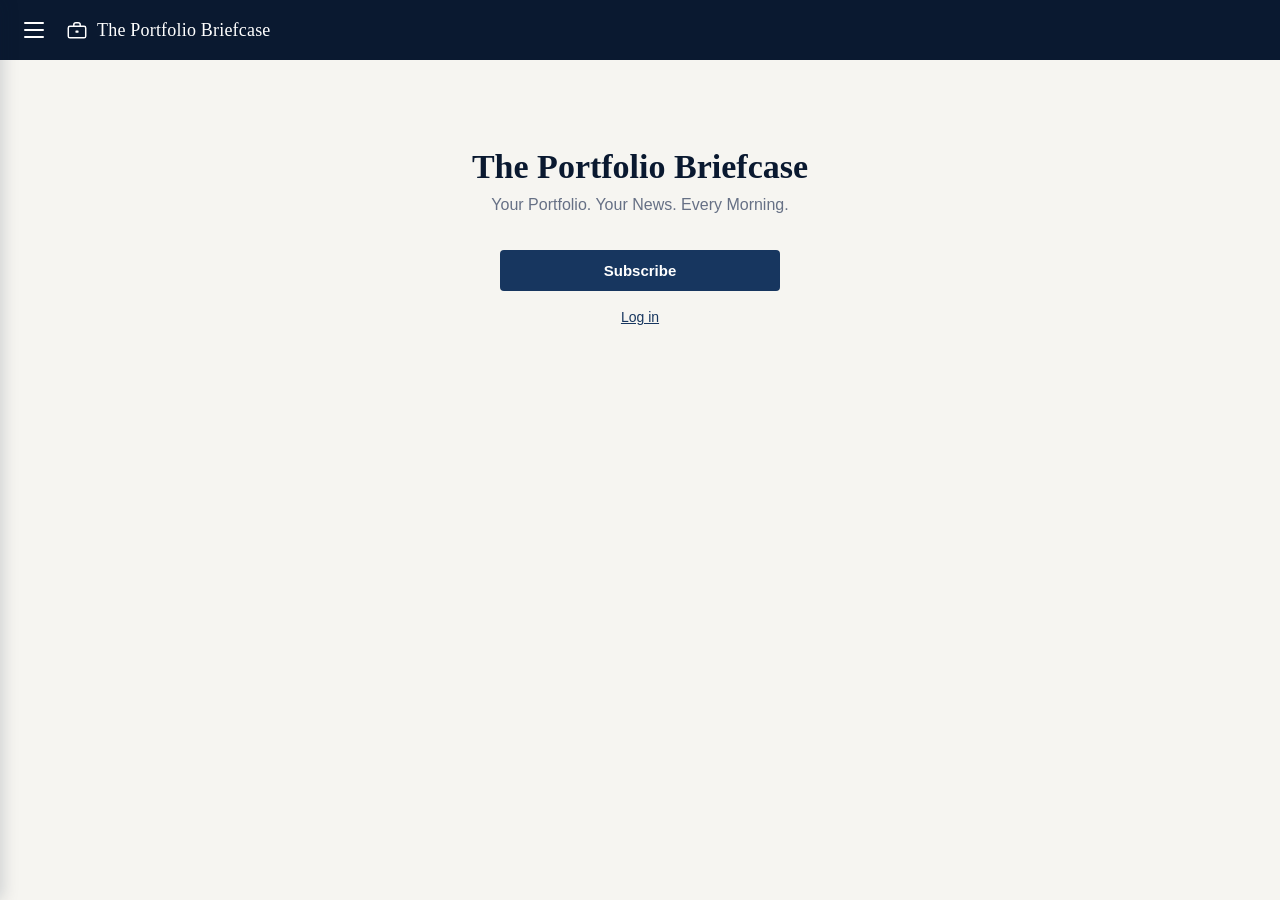
==== commit 256722d8: "Update index.html" ====
--- a/index.html
+++ b/index.html
@@ -93,12 +93,10 @@
     return;
   }
 
-  const email = EPPN.getEmail();
-
   try {
     const [portfolioRes, quotesRes] = await Promise.all([
-      fetch(`${EPPN.API_BASE}/get-portfolio?email=${encodeURIComponent(email)}`),
-      fetch(`${EPPN.API_BASE}/portfolio-quotes?email=${encodeURIComponent(email)}`)
+      EPPN.authFetch('/get-portfolio'),
+      EPPN.authFetch('/portfolio-quotes')
     ]);
 
     if (!portfolioRes.ok) throw new Error('Could not load subscriber record');
--- a/eppn-common.css
+++ b/eppn-common.css
@@ -0,0 +1,261 @@
+/* ===========================================================
+   The Portfolio Briefcase — shared design tokens & nav styles
+   =========================================================== */
+
+:root {
+  --navy-900: #0a1930;
+  --navy-800: #102647;
+  --navy-700: #17365f;
+  --navy-600: #234b80;
+  --navy-500: #2f5fa0;
+  --paper: #f6f5f1;
+  --white: #ffffff;
+  --ink: #1a1f26;
+  --muted: #667085;
+  --border: #dcdfe4;
+  --danger: #a13d2e;
+  --danger-bg: #fbeceb;
+  --up: #1e6b45;
+  --down: #a13d2e;
+  --topbar-height: 60px;
+}
+
+* { box-sizing: border-box; }
+
+html, body {
+  margin: 0;
+  background: var(--paper);
+  color: var(--ink);
+  font-family: Arial, Helvetica, sans-serif;
+}
+
+h1, h2, h3, .eppn-serif {
+  font-family: Georgia, 'Times New Roman', serif;
+}
+
+a { color: var(--navy-700); }
+
+.eppn-page {
+  padding-top: calc(var(--topbar-height) + 28px);
+  min-height: 100vh;
+  padding-left: 16px;
+  padding-right: 16px;
+  padding-bottom: 48px;
+}
+
+.eppn-container {
+  width: 100%;
+  max-width: 560px;
+  margin: 0 auto;
+}
+
+/* ---------- Top bar ---------- */
+
+.eppn-topbar {
+  position: fixed;
+  top: 0; left: 0; right: 0;
+  height: var(--topbar-height);
+  background: var(--navy-900);
+  display: flex;
+  align-items: center;
+  gap: 14px;
+  padding: 0 16px;
+  z-index: 100;
+  box-shadow: 0 1px 0 rgba(255,255,255,0.06);
+}
+
+.eppn-hamburger {
+  width: 36px;
+  height: 36px;
+  border: none;
+  background: transparent;
+  cursor: pointer;
+  display: flex;
+  flex-direction: column;
+  justify-content: center;
+  align-items: center;
+  gap: 5px;
+  padding: 0;
+  flex-shrink: 0;
+}
+.eppn-hamburger span {
+  display: block;
+  width: 20px;
+  height: 2px;
+  background: var(--white);
+  border-radius: 2px;
+}
+.eppn-hamburger:hover span { background: #cddbee; }
+
+.eppn-brand {
+  display: flex;
+  align-items: center;
+  gap: 9px;
+  text-decoration: none;
+  color: var(--white);
+}
+.eppn-brand svg { flex-shrink: 0; }
+.eppn-brand-name {
+  font-family: Georgia, 'Times New Roman', serif;
+  font-size: 18px;
+  letter-spacing: 0.2px;
+  white-space: nowrap;
+}
+
+/* ---------- Drawer ---------- */
+
+.eppn-drawer-overlay {
+  position: fixed;
+  inset: 0;
+  background: rgba(10, 25, 48, 0.35);
+  opacity: 0;
+  pointer-events: none;
+  transition: opacity 0.18s ease;
+  z-index: 101;
+}
+.eppn-drawer-overlay.open {
+  opacity: 1;
+  pointer-events: auto;
+}
+
+.eppn-drawer {
+  position: fixed;
+  top: 0; bottom: 0; left: 0;
+  width: 250px;
+  max-width: 80vw;
+  background: var(--white);
+  box-shadow: 2px 0 16px rgba(10,25,48,0.18);
+  transform: translateX(-100%);
+  transition: transform 0.2s ease;
+  z-index: 102;
+  display: flex;
+  flex-direction: column;
+  padding-top: 14px;
+}
+.eppn-drawer.open { transform: translateX(0); }
+
+.eppn-drawer-header {
+  font-family: Georgia, 'Times New Roman', serif;
+  font-size: 15px;
+  color: var(--navy-900);
+  padding: 6px 20px 14px;
+  border-bottom: 1px solid var(--border);
+  margin-bottom: 6px;
+}
+
+.eppn-drawer a {
+  display: block;
+  padding: 12px 20px;
+  color: var(--ink);
+  text-decoration: none;
+  font-size: 14px;
+  border-left: 3px solid transparent;
+}
+.eppn-drawer a:hover { background: #eef2f7; }
+.eppn-drawer a.active {
+  border-left-color: var(--navy-700);
+  background: #eef2f7;
+  font-weight: bold;
+  color: var(--navy-800);
+}
+.eppn-drawer a.eppn-drawer-disabled {
+  color: #b6bcc5;
+  cursor: default;
+}
+.eppn-drawer a.eppn-drawer-disabled:hover { background: none; }
+
+/* ---------- Shared components ---------- */
+
+.eppn-card {
+  background: var(--white);
+  border: 1px solid var(--border);
+  border-radius: 6px;
+  padding: 32px;
+}
+
+.eppn-btn {
+  display: inline-block;
+  padding: 12px 20px;
+  background: var(--navy-700);
+  color: var(--white);
+  border: none;
+  border-radius: 4px;
+  font-family: Arial, sans-serif;
+  font-size: 15px;
+  font-weight: bold;
+  cursor: pointer;
+  text-align: center;
+  text-decoration: none;
+  width: 100%;
+}
+.eppn-btn:hover { background: var(--navy-600); }
+.eppn-btn:disabled { background: #b7b7b1; cursor: not-allowed; }
+
+.eppn-btn-secondary {
+  background: transparent;
+  color: var(--navy-700);
+  border: 1px solid var(--navy-700);
+}
+.eppn-btn-secondary:hover { background: #eef2f7; }
+
+.eppn-link-btn {
+  background: none;
+  border: none;
+  color: var(--navy-700);
+  font-family: Arial, sans-serif;
+  font-size: 14px;
+  cursor: pointer;
+  text-decoration: underline;
+  padding: 0;
+}
+
+label {
+  display: block;
+  font-family: Arial, sans-serif;
+  font-size: 13px;
+  font-weight: bold;
+  margin: 16px 0 4px;
+}
+
+input[type=text], input[type=email] {
+  width: 100%;
+  padding: 9px 10px;
+  border: 1px solid var(--border);
+  border-radius: 4px;
+  font-family: Arial, sans-serif;
+  font-size: 14px;
+}
+input:focus { outline: 2px solid var(--navy-600); outline-offset: 1px; }
+
+.eppn-status {
+  margin-top: 14px;
+  font-family: Arial, sans-serif;
+  font-size: 13px;
+  display: none;
+  padding: 10px;
+  border-radius: 4px;
+}
+.eppn-status.ok { display: block; background: #eaf1ea; color: var(--up); }
+.eppn-status.err { display: block; background: var(--danger-bg); color: var(--danger); }
+.eppn-status.info { display: block; background: #eef2f7; color: var(--navy-800); }
+
+.eppn-disclaimers {
+  margin-top: 24px;
+  padding-top: 16px;
+  border-top: 1px solid var(--border);
+  font-family: Arial, sans-serif;
+}
+.eppn-disclaimers p {
+  font-size: 11px;
+  color: #888;
+  line-height: 1.5;
+  margin: 0 0 10px;
+}
+.eppn-disclaimers p:last-child { margin-bottom: 0; }
+.eppn-disclaimers strong { color: #666; }
+
+.eppn-spinner-note { font-family: Arial, sans-serif; font-size: 13px; color: #999; }
+
+@media (max-width: 480px) {
+  .eppn-card { padding: 22px; }
+}
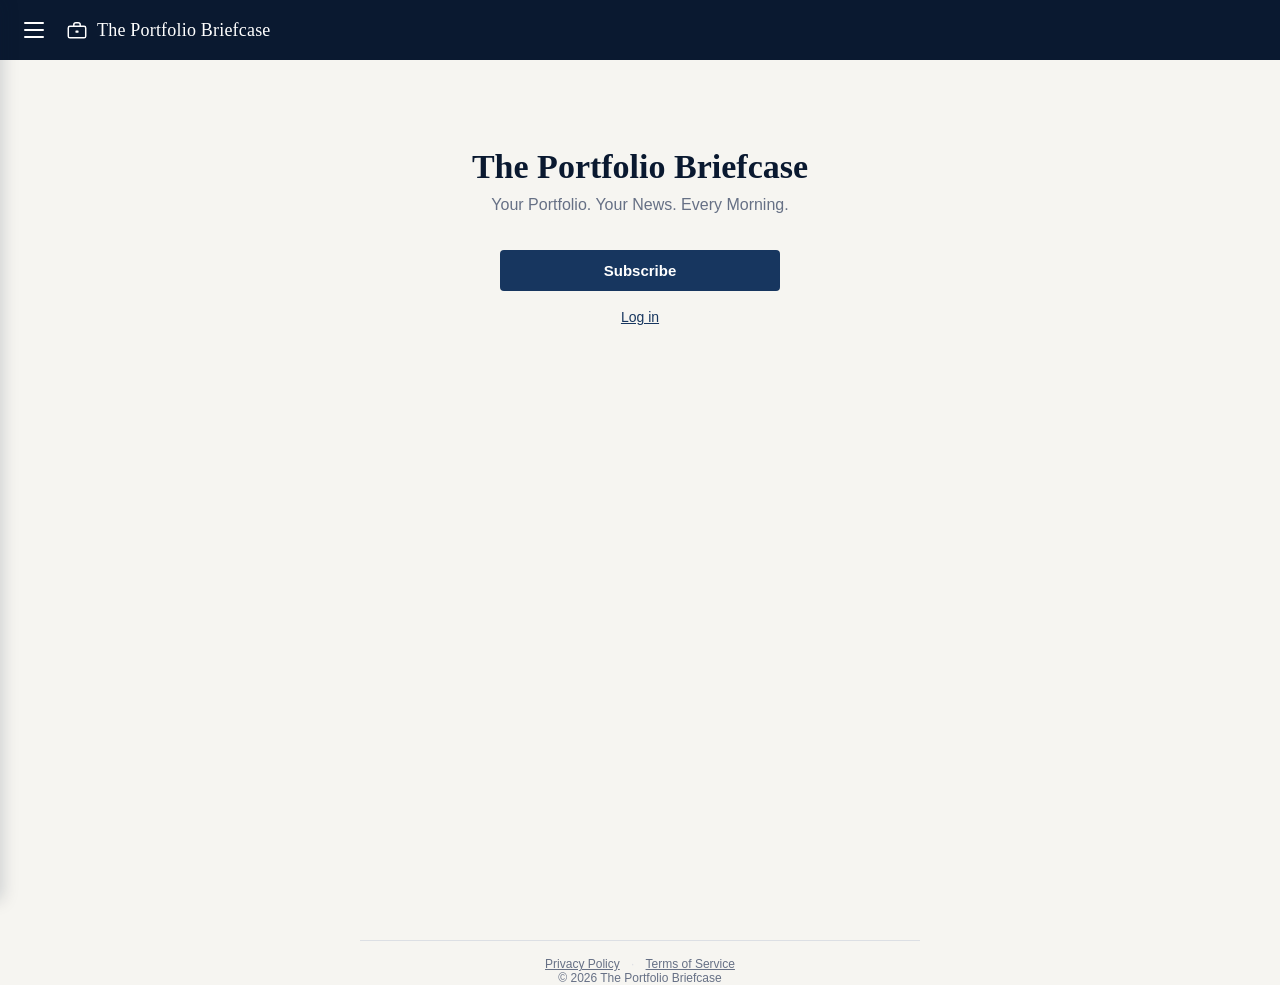
==== commit 145ce1c0: "Update index.html" ====
--- a/index.html
+++ b/index.html
@@ -149,6 +149,10 @@
         <p><strong>Third-party pricing.</strong> Prices and % changes shown here are pulled from a third-party data provider and may be delayed, incomplete, or occasionally inaccurate.</p>
         <p><strong>No advisory relationship.</strong> The Portfolio Briefcase is not a registered investment advisor and does not act in a fiduciary capacity for subscribers.</p>
       </div>
+
+      <div style="text-align:center; font-family:Arial,sans-serif; font-size:13px; color:var(--muted); margin-top:18px;">
+        Your Referrals: <strong style="color:var(--navy-900);">${portfolioData.referralCount ?? 0}</strong>
+      </div>
     `;
   } catch (err) {
     console.error(err);
--- a/eppn-common.css
+++ b/eppn-common.css
@@ -256,6 +256,23 @@
 
 .eppn-spinner-note { font-family: Arial, sans-serif; font-size: 13px; color: #999; }
 
+.eppn-footer {
+  max-width: 560px;
+  margin: 40px auto 0;
+  padding-top: 16px;
+  border-top: 1px solid var(--border);
+  text-align: center;
+  font-family: Arial, sans-serif;
+  font-size: 12px;
+  color: var(--muted);
+}
+.eppn-footer a {
+  color: var(--muted);
+  text-decoration: underline;
+}
+.eppn-footer a:hover { color: var(--navy-700); }
+.eppn-footer .eppn-footer-sep { margin: 0 8px; color: var(--border); }
+
 @media (max-width: 480px) {
   .eppn-card { padding: 22px; }
 }
